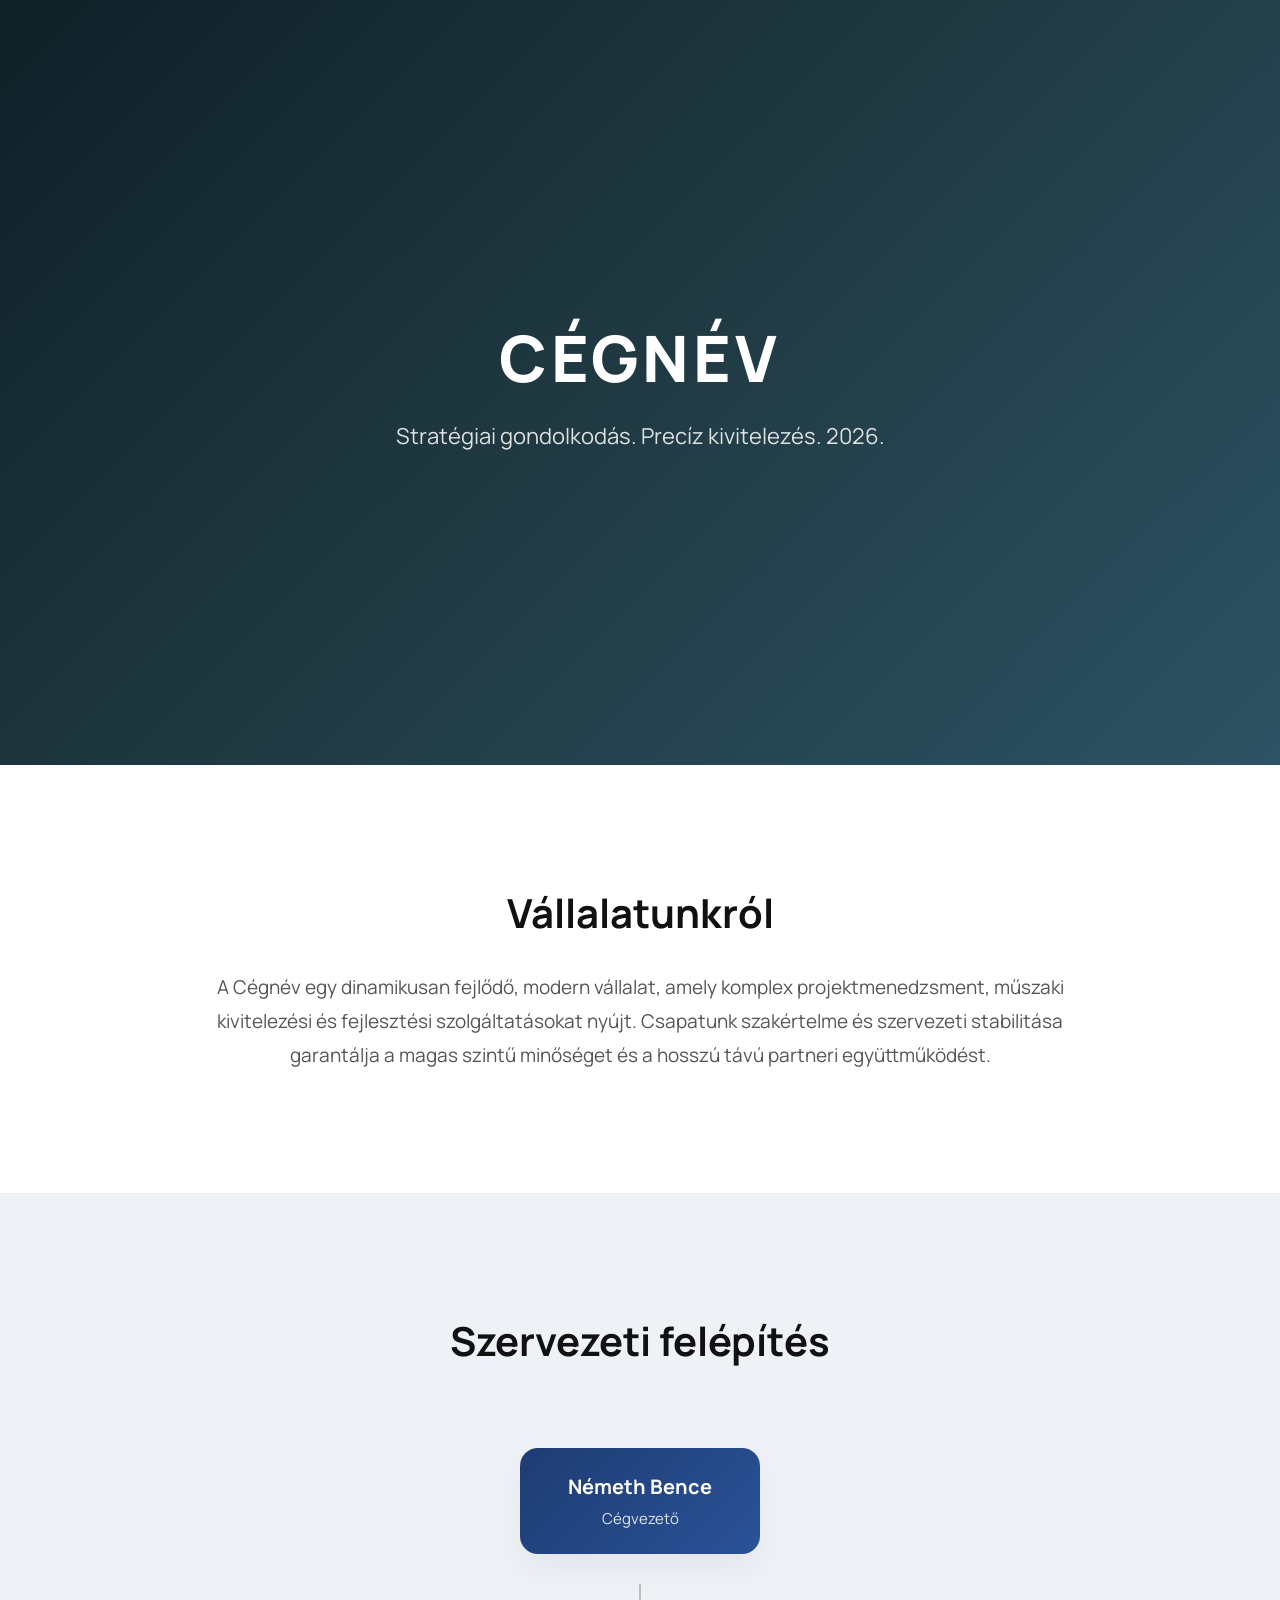
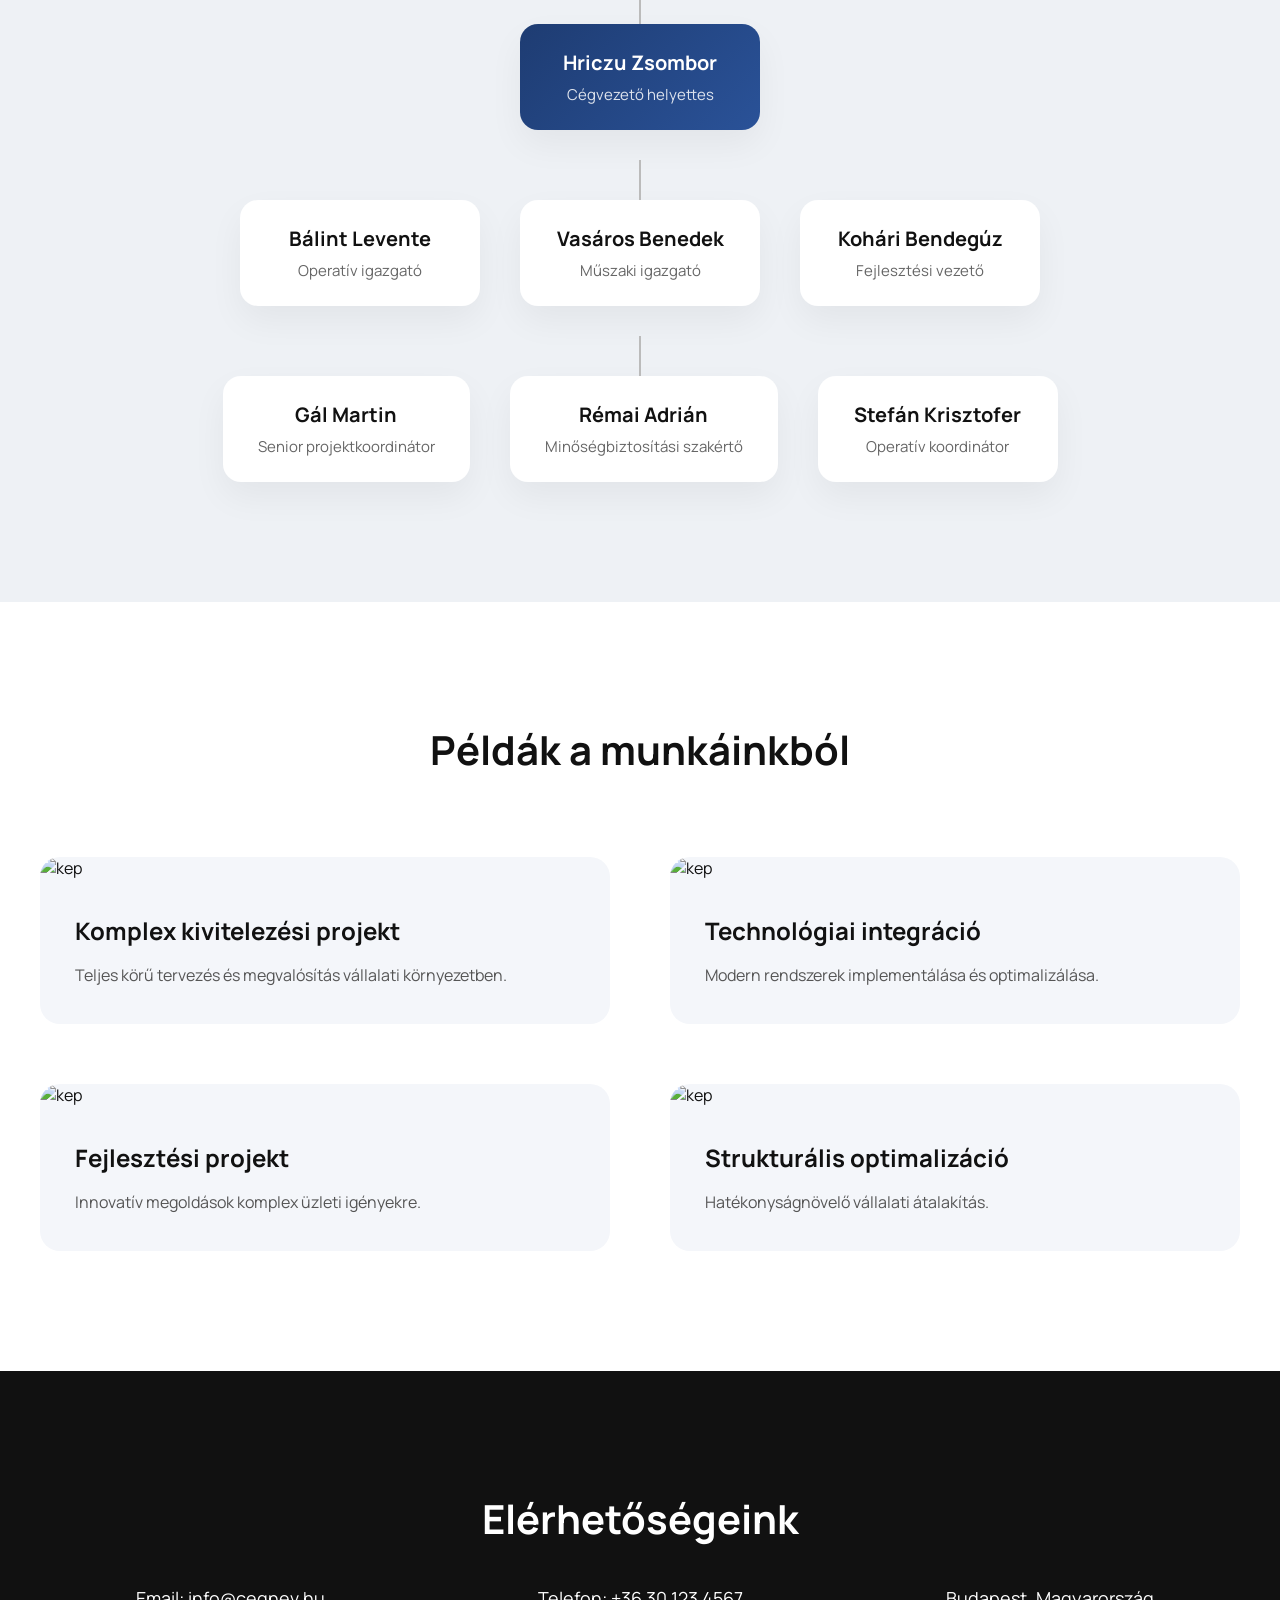
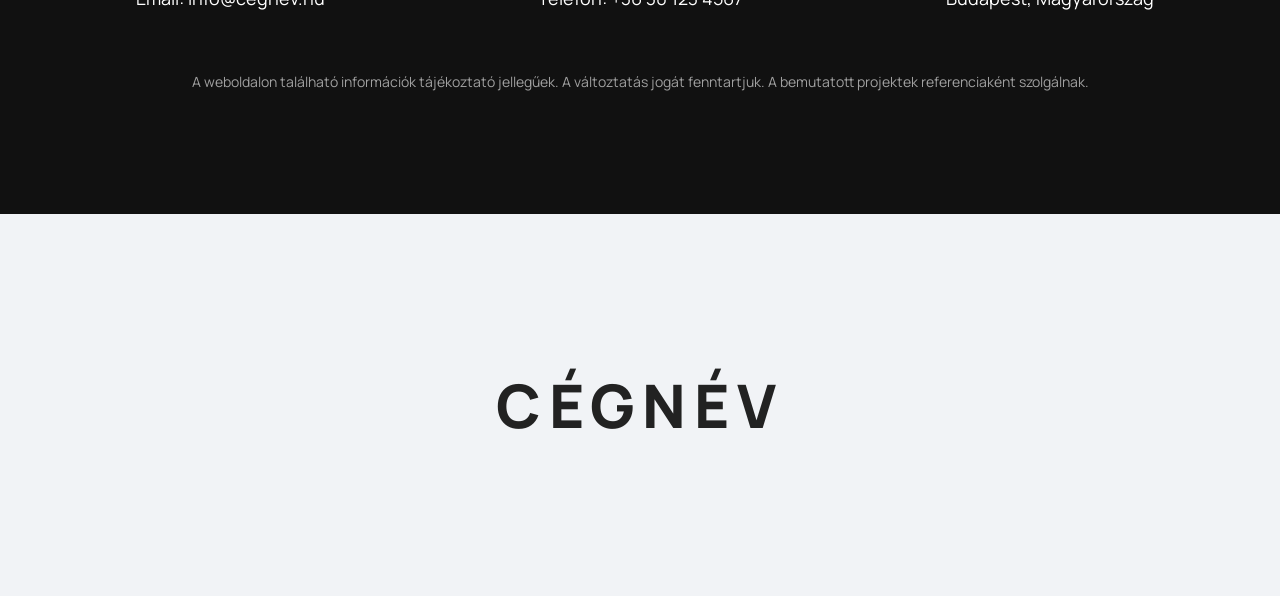
==== index.html @ bc0be75a "Add files via upload" ====
<!DOCTYPE html>
<html lang="hu">
<head>
<meta charset="UTF-8">
<meta name="viewport" content="width=device-width, initial-scale=1.0">
<title>Cégnév | 2026</title>

<link href="https://fonts.googleapis.com/css2?family=Manrope:wght@400;600;700;800&display=swap" rel="stylesheet">

<style>
*{margin:0;padding:0;box-sizing:border-box;}
body{font-family:'Manrope',sans-serif;background:#f8f9fb;color:#111;}
.container{max-width:1300px;margin:auto;padding:0 40px;}
section{padding:120px 0;}


.hero{
height:85vh;
background:linear-gradient(135deg,#0f2027,#203a43,#2c5364);
display:flex;
align-items:center;
justify-content:center;
color:white;
text-align:center;
}
.hero h1{font-size:64px;font-weight:800;letter-spacing:4px;}
.hero p{margin-top:20px;font-size:22px;opacity:.85;}


.intro{text-align:center;background:#fff;}
.intro h2{font-size:40px;margin-bottom:30px;}
.intro p{max-width:850px;margin:auto;font-size:19px;line-height:1.8;color:#555;}


.org{background:#eef1f5;text-align:center;}
.org h2{font-size:40px;margin-bottom:80px;}

.tree{display:flex;flex-direction:column;align-items:center;gap:70px;}

.level{display:flex;gap:40px;justify-content:center;flex-wrap:wrap;position:relative;}

.member{
background:white;
padding:25px 35px;
border-radius:18px;
min-width:240px;
box-shadow:0 15px 35px rgba(0,0,0,0.05);
transition:.3s;
}
.member:hover{transform:translateY(-8px);}
.member h3{margin-bottom:8px;font-size:20px;}
.member p{font-size:15px;color:#666;}

.leader{
background:linear-gradient(135deg,#1e3c72,#2a5298);
color:white;
}
.leader p{color:rgba(255,255,255,0.85);}

.level:not(:first-child)::before{
content:"";
position:absolute;
top:-40px;
width:2px;
height:40px;
background:#bbb;
}

.projects{background:#fff;}
.projects h2{text-align:center;font-size:40px;margin-bottom:80px;}
.grid{display:grid;grid-template-columns:repeat(2,1fr);gap:60px;}

.project{
background:#f4f6fa;
border-radius:20px;
overflow:hidden;
transition:.4s;
}
.project:hover{
transform:translateY(-10px);
box-shadow:0 25px 60px rgba(0,0,0,0.08);
}
.project img{width:100%;height:340px;object-fit:cover;}
.project-content{padding:35px;}
.project-content h3{margin-bottom:15px;font-size:24px;}
.project-content p{color:#555;line-height:1.7;}

.contact{
background:#111;
color:white;
text-align:center;
}
.contact h2{font-size:40px;margin-bottom:40px;}
.contact-grid{
display:grid;
grid-template-columns:repeat(auto-fit,minmax(250px,1fr));
gap:30px;
font-size:18px;
}
.disclaimer{
margin-top:60px;
font-size:14px;
opacity:.6;
line-height:1.7;
max-width:900px;
margin-left:auto;
margin-right:auto;
}

.bottom-logo{
background:#f1f3f6;
padding:150px 20px;
text-align:center;
}
.bottom-logo h1{
font-size:60px;
letter-spacing:8px;
font-weight:800;
color:#222;
}

@media(max-width:1000px){
.grid{grid-template-columns:1fr;}
.hero h1{font-size:44px;}
}
</style>
</head>

<body>

<section class="hero">
<div>
<h1>CÉGNÉV</h1>
<p>Stratégiai gondolkodás. Precíz kivitelezés. 2026.</p>
</div>
</section>

<section class="intro">
<div class="container">
<h2>Vállalatunkról</h2>
<p>
A Cégnév egy dinamikusan fejlődő, modern vállalat, amely komplex projektmenedzsment,
műszaki kivitelezési és fejlesztési szolgáltatásokat nyújt. 
Csapatunk szakértelme és szervezeti stabilitása garantálja a magas szintű
minőséget és a hosszú távú partneri együttműködést.
</p>
</div>
</section>

<section class="org">
<div class="container">
<h2>Szervezeti felépítés</h2>

<div class="tree">

<div class="level">
<div class="member leader">
<h3>Németh Bence</h3>
<p>Cégvezető</p>
</div>
</div>

<div class="level">
<div class="member leader">
<h3>Hriczu Zsombor</h3>
<p>Cégvezető helyettes</p>
</div>
</div>

<div class="level">
<div class="member">
<h3>Bálint Levente</h3>
<p>Operatív igazgató</p>
</div>
<div class="member">
<h3>Vasáros Benedek</h3>
<p>Műszaki igazgató</p>
</div>
<div class="member">
<h3>Kohári Bendegúz</h3>
<p>Fejlesztési vezető</p>
</div>
</div>

<div class="level">
<div class="member">
<h3>Gál Martin</h3>
<p>Senior projektkoordinátor</p>
</div>
<div class="member">
<h3>Rémai Adrián</h3>
<p>Minőségbiztosítási szakértő</p>
</div>
<div class="member">
<h3>Stefán Krisztofer</h3>
<p>Operatív koordinátor</p>
</div>
</div>

</div>
</div>
</section>

<section class="projects">
<div class="container">
<h2>Példák a munkáinkból</h2>

<div class="grid">
<div class="project">
<img src="https://picsum.photos/800/600?1" alt="kep">
<div class="project-content">
<h3>Komplex kivitelezési projekt</h3>
<p>Teljes körű tervezés és megvalósítás vállalati környezetben.</p>
</div>
</div>

<div class="project">
<img src="https://picsum.photos/800/600?2" alt="kep">
<div class="project-content">
<h3>Technológiai integráció</h3>
<p>Modern rendszerek implementálása és optimalizálása.</p>
</div>
</div>

<div class="project">
<img src="https://picsum.photos/800/600?3" alt="kep">
<div class="project-content">
<h3>Fejlesztési projekt</h3>
<p>Innovatív megoldások komplex üzleti igényekre.</p>
</div>
</div>

<div class="project">
<img src="https://picsum.photos/800/600?4" alt="kep">
<div class="project-content">
<h3>Strukturális optimalizáció</h3>
<p>Hatékonyságnövelő vállalati átalakítás.</p>
</div>
</div>
</div>

</div>
</section>

<section class="contact">
<div class="container">
<h2>Elérhetőségeink</h2>

<div class="contact-grid">
<div>Email: info@cegnev.hu</div>
<div>Telefon: +36 30 123 4567</div>
<div>Budapest, Magyarország</div>
</div>

<div class="disclaimer">
A weboldalon található információk tájékoztató jellegűek.
A változtatás jogát fenntartjuk. A bemutatott projektek referenciaként szolgálnak.
</div>
</div>
</section>

<section class="bottom-logo">
<h1>CÉGNÉV</h1>
</section>

</body>
</html>
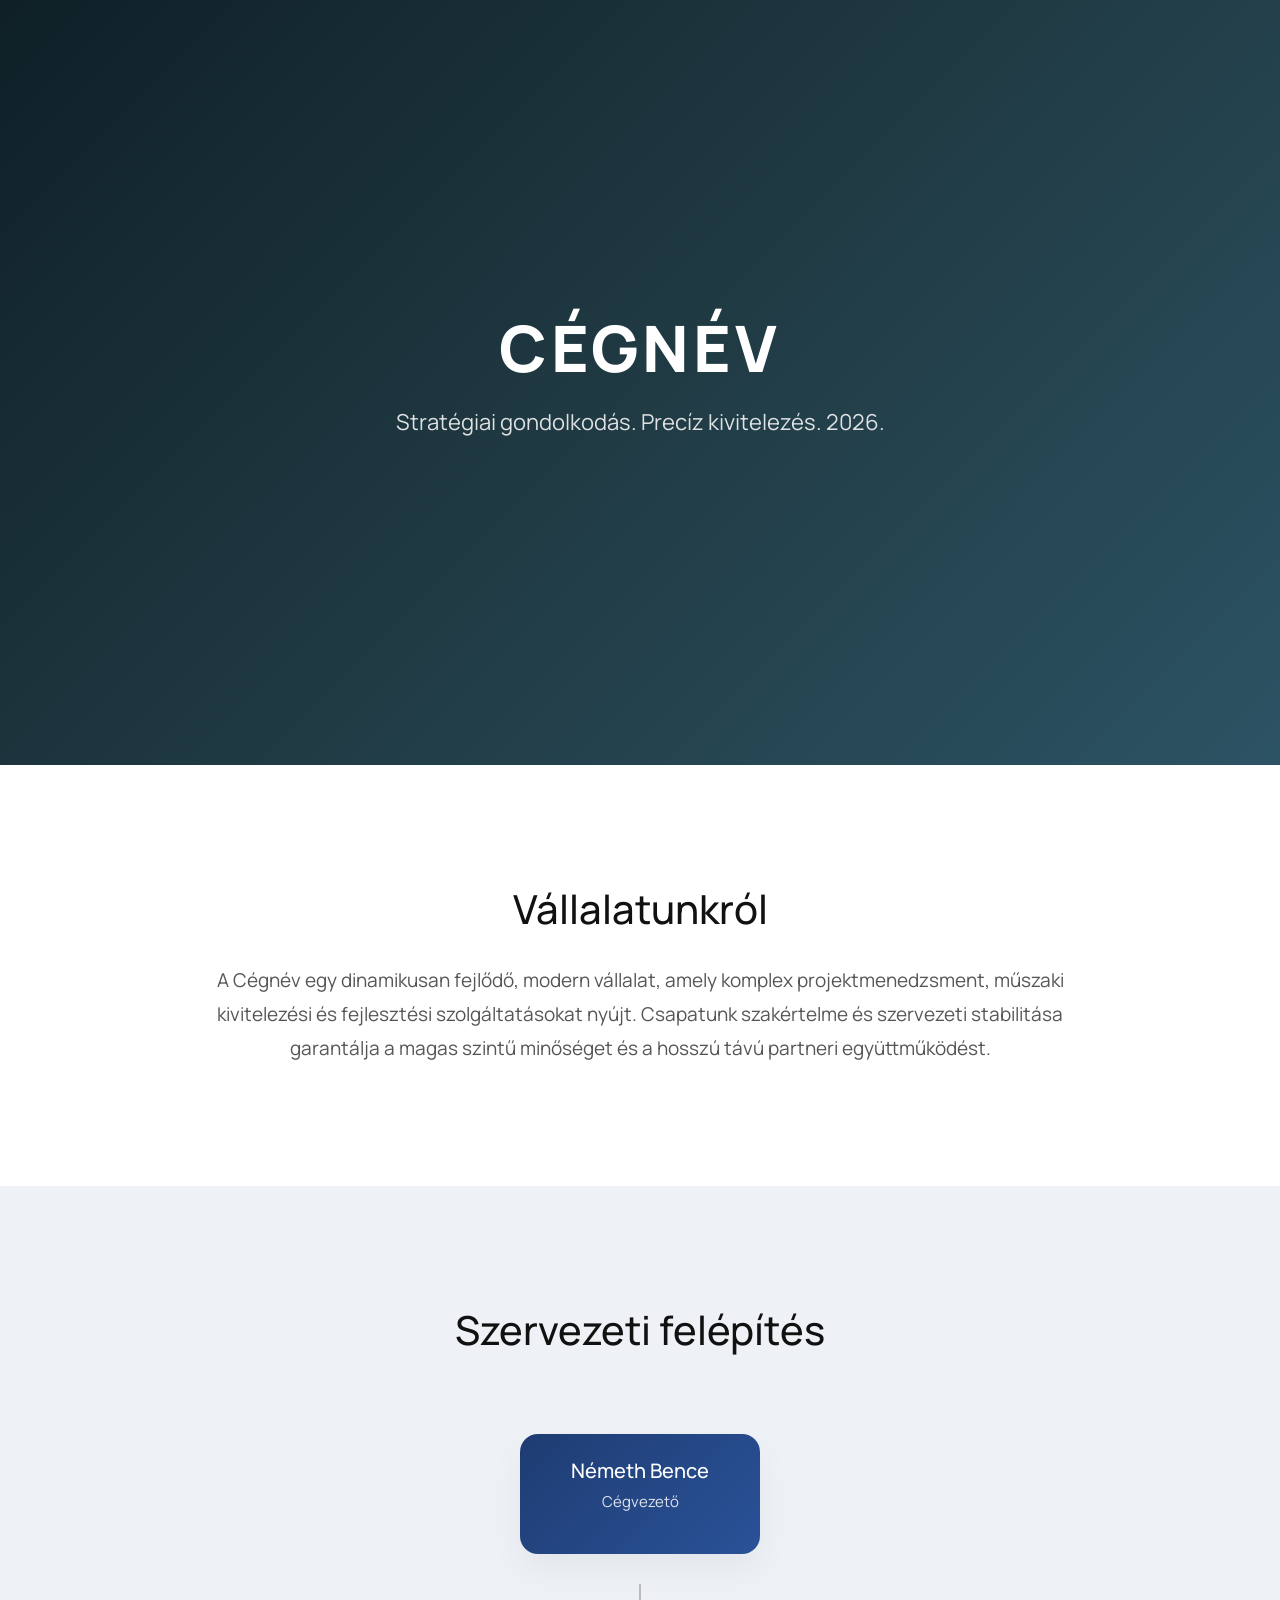
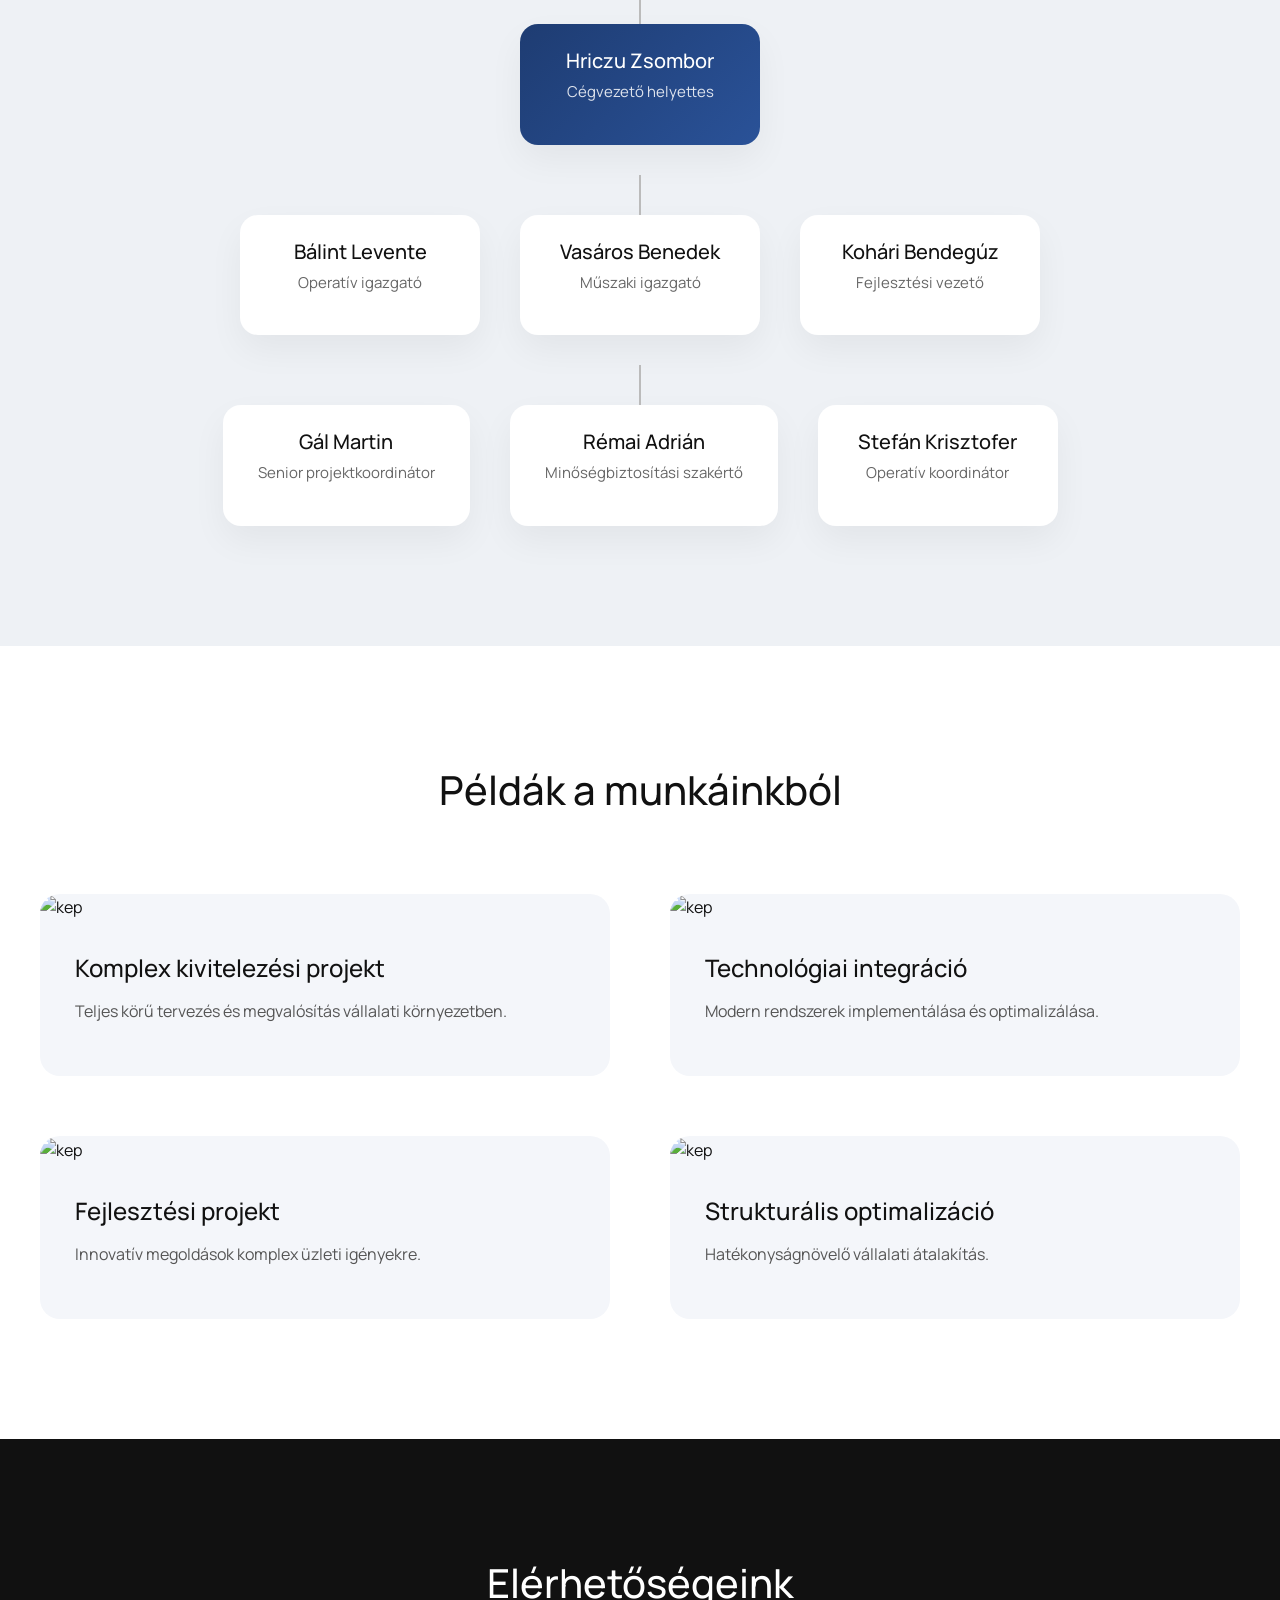
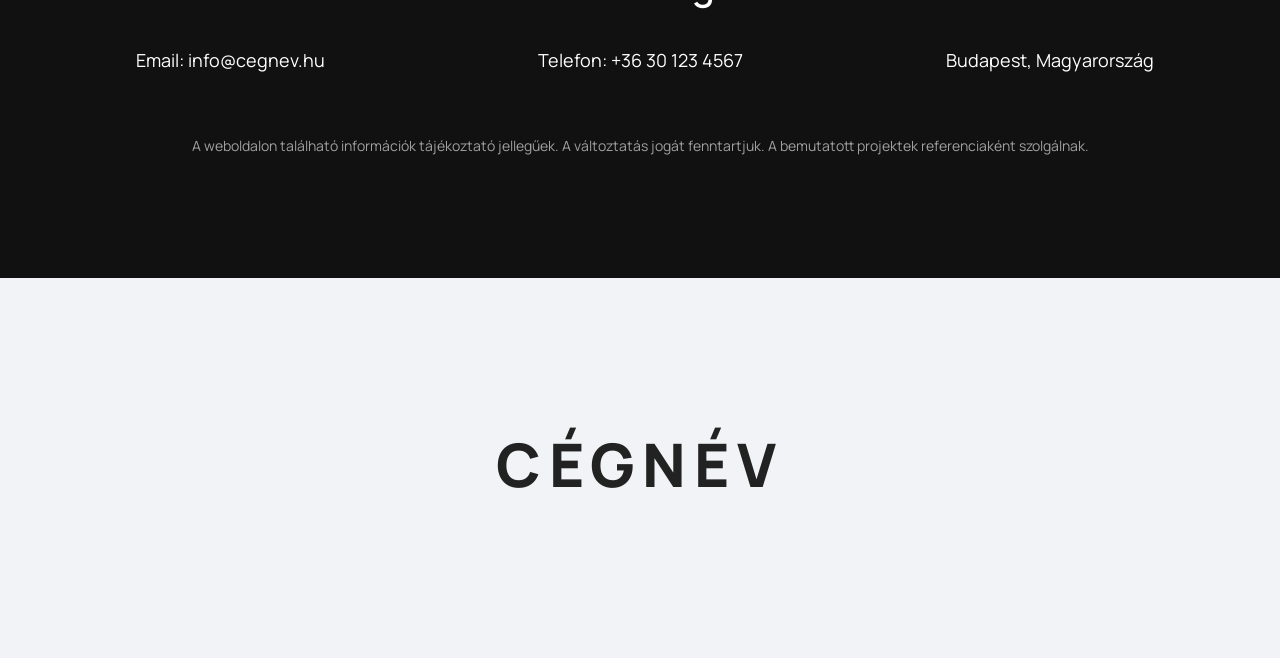
==== commit 6ec7dfce: "Update and rename htmljo.html to index.html" ====
--- a/index.html
+++ b/index.html
@@ -5,125 +5,10 @@
 <meta name="viewport" content="width=device-width, initial-scale=1.0">
 <title>Cégnév | 2026</title>
 
+<link rel="stylesheet" href="https://cdn.jsdelivr.net/npm/bootstrap@4.6.2/dist/css/bootstrap.min.css" integrity="sha384-xOolHFLEh07PJGoPkLv1IbcEPTNtaed2xpHsD9ESMhqIYd0nLMwNLD69Npy4HI+N" crossorigin="anonymous">
 <link href="https://fonts.googleapis.com/css2?family=Manrope:wght@400;600;700;800&display=swap" rel="stylesheet">
 
-<style>
-*{margin:0;padding:0;box-sizing:border-box;}
-body{font-family:'Manrope',sans-serif;background:#f8f9fb;color:#111;}
-.container{max-width:1300px;margin:auto;padding:0 40px;}
-section{padding:120px 0;}
-
-
-.hero{
-height:85vh;
-background:linear-gradient(135deg,#0f2027,#203a43,#2c5364);
-display:flex;
-align-items:center;
-justify-content:center;
-color:white;
-text-align:center;
-}
-.hero h1{font-size:64px;font-weight:800;letter-spacing:4px;}
-.hero p{margin-top:20px;font-size:22px;opacity:.85;}
-
-
-.intro{text-align:center;background:#fff;}
-.intro h2{font-size:40px;margin-bottom:30px;}
-.intro p{max-width:850px;margin:auto;font-size:19px;line-height:1.8;color:#555;}
-
-
-.org{background:#eef1f5;text-align:center;}
-.org h2{font-size:40px;margin-bottom:80px;}
-
-.tree{display:flex;flex-direction:column;align-items:center;gap:70px;}
-
-.level{display:flex;gap:40px;justify-content:center;flex-wrap:wrap;position:relative;}
-
-.member{
-background:white;
-padding:25px 35px;
-border-radius:18px;
-min-width:240px;
-box-shadow:0 15px 35px rgba(0,0,0,0.05);
-transition:.3s;
-}
-.member:hover{transform:translateY(-8px);}
-.member h3{margin-bottom:8px;font-size:20px;}
-.member p{font-size:15px;color:#666;}
-
-.leader{
-background:linear-gradient(135deg,#1e3c72,#2a5298);
-color:white;
-}
-.leader p{color:rgba(255,255,255,0.85);}
-
-.level:not(:first-child)::before{
-content:"";
-position:absolute;
-top:-40px;
-width:2px;
-height:40px;
-background:#bbb;
-}
-
-.projects{background:#fff;}
-.projects h2{text-align:center;font-size:40px;margin-bottom:80px;}
-.grid{display:grid;grid-template-columns:repeat(2,1fr);gap:60px;}
-
-.project{
-background:#f4f6fa;
-border-radius:20px;
-overflow:hidden;
-transition:.4s;
-}
-.project:hover{
-transform:translateY(-10px);
-box-shadow:0 25px 60px rgba(0,0,0,0.08);
-}
-.project img{width:100%;height:340px;object-fit:cover;}
-.project-content{padding:35px;}
-.project-content h3{margin-bottom:15px;font-size:24px;}
-.project-content p{color:#555;line-height:1.7;}
-
-.contact{
-background:#111;
-color:white;
-text-align:center;
-}
-.contact h2{font-size:40px;margin-bottom:40px;}
-.contact-grid{
-display:grid;
-grid-template-columns:repeat(auto-fit,minmax(250px,1fr));
-gap:30px;
-font-size:18px;
-}
-.disclaimer{
-margin-top:60px;
-font-size:14px;
-opacity:.6;
-line-height:1.7;
-max-width:900px;
-margin-left:auto;
-margin-right:auto;
-}
-
-.bottom-logo{
-background:#f1f3f6;
-padding:150px 20px;
-text-align:center;
-}
-.bottom-logo h1{
-font-size:60px;
-letter-spacing:8px;
-font-weight:800;
-color:#222;
-}
-
-@media(max-width:1000px){
-.grid{grid-template-columns:1fr;}
-.hero h1{font-size:44px;}
-}
-</style>
+<link rel="stylesheet" href="css/style.css">
 </head>
 
 <body>
@@ -207,7 +92,7 @@
 
 <div class="grid">
 <div class="project">
-<img src="https://picsum.photos/800/600?1" alt="kep">
+<img src="https://research.com/resized/uploads/5752dfe4_35767_dd7c766648.webp?format=large" alt="kep">
 <div class="project-content">
 <h3>Komplex kivitelezési projekt</h3>
 <p>Teljes körű tervezés és megvalósítás vállalati környezetben.</p>
@@ -215,7 +100,7 @@
 </div>
 
 <div class="project">
-<img src="https://picsum.photos/800/600?2" alt="kep">
+<img src="https://pcmegoldasok.hu/wp-content/uploads/2025/11/technologia-adatvizualizacio-a-modern-technologiaban.webp" alt="kep">
 <div class="project-content">
 <h3>Technológiai integráció</h3>
 <p>Modern rendszerek implementálása és optimalizálása.</p>
@@ -223,7 +108,7 @@
 </div>
 
 <div class="project">
-<img src="https://picsum.photos/800/600?3" alt="kep">
+<img src="https://lh3.googleusercontent.com/proxy/j--eisCRJzB2fN8cRlNk_e8GlXC94bAjiiDxpnb9wkWvtF9uOBCb2uRVy9s2_JjUa4UKcJQVKQ5iZHVlNyIYDa1J8XyO7B0KmQJBpb4" alt="kep">
 <div class="project-content">
 <h3>Fejlesztési projekt</h3>
 <p>Innovatív megoldások komplex üzleti igényekre.</p>
@@ -231,7 +116,7 @@
 </div>
 
 <div class="project">
-<img src="https://picsum.photos/800/600?4" alt="kep">
+<img src="https://raketa.hu/uploads/2022/03/nekem-valo-a-programozas-progmatic-raketa.hu3_.jpg" alt="kep">
 <div class="project-content">
 <h3>Strukturális optimalizáció</h3>
 <p>Hatékonyságnövelő vállalati átalakítás.</p>
@@ -265,3 +150,5 @@
 
 </body>
 </html>
+
+
--- a/css/style.css
+++ b/css/style.css
@@ -0,0 +1,131 @@
+*{margin:0;padding:0;box-sizing:border-box;}
+body{font-family:'Manrope',sans-serif;background:#f8f9fb;color:#111;}
+.container{max-width:1300px;margin:auto;padding:0 40px;}
+section{padding:120px 0;}
+
+.hero{
+height:85vh;
+background:linear-gradient(135deg,#0f2027,#203a43,#2c5364);
+display:flex;
+align-items:center;
+justify-content:center;
+color:white;
+text-align:center;
+}
+
+.hero h1{font-size:64px;font-weight:800;letter-spacing:4px;}
+.hero p{margin-top:20px;font-size:22px;opacity:.85;}
+
+.intro{text-align:center;background:#fff;}
+.intro h2{font-size:40px;margin-bottom:30px;}
+.intro p{max-width:850px;margin:auto;font-size:19px;line-height:1.8;color:#555;}
+
+.org{background:#eef1f5;text-align:center;}
+.org h2{font-size:40px;margin-bottom:80px;}
+
+.tree{display:flex;flex-direction:column;align-items:center;gap:70px;}
+
+.level{display:flex;gap:40px;justify-content:center;flex-wrap:wrap;position:relative;}
+
+.member{
+background:white;
+padding:25px 35px;
+border-radius:18px;
+min-width:240px;
+box-shadow:0 15px 35px rgba(0,0,0,0.05);
+transition:.3s;
+}
+
+.member:hover{transform:translateY(-8px);}
+.member h3{margin-bottom:8px;font-size:20px;}
+.member p{font-size:15px;color:#666;}
+
+.leader{
+background:linear-gradient(135deg,#1e3c72,#2a5298);
+color:white;
+}
+
+.leader p{color:rgba(255,255,255,0.85);}
+
+.level:not(:first-child)::before{
+content:"";
+position:absolute;
+top:-40px;
+width:2px;
+height:40px;
+background:#bbb;
+}
+
+.projects{background:#fff;}
+.projects h2{text-align:center;font-size:40px;margin-bottom:80px;}
+
+.grid{
+display:grid;
+grid-template-columns:repeat(2,1fr);
+gap:60px;
+}
+
+.project{
+background:#f4f6fa;
+border-radius:20px;
+overflow:hidden;
+transition:.4s;
+}
+
+.project:hover{
+transform:translateY(-10px);
+box-shadow:0 25px 60px rgba(0,0,0,0.08);
+}
+
+.project img{
+width:100%;
+height:340px;
+object-fit:cover;
+}
+
+.project-content{padding:35px;}
+.project-content h3{margin-bottom:15px;font-size:24px;}
+.project-content p{color:#555;line-height:1.7;}
+
+.contact{
+background:#111;
+color:white;
+text-align:center;
+}
+
+.contact h2{font-size:40px;margin-bottom:40px;}
+
+.contact-grid{
+display:grid;
+grid-template-columns:repeat(auto-fit,minmax(250px,1fr));
+gap:30px;
+font-size:18px;
+}
+
+.disclaimer{
+margin-top:60px;
+font-size:14px;
+opacity:.6;
+line-height:1.7;
+max-width:900px;
+margin-left:auto;
+margin-right:auto;
+}
+
+.bottom-logo{
+background:#f1f3f6;
+padding:150px 20px;
+text-align:center;
+}
+
+.bottom-logo h1{
+font-size:60px;
+letter-spacing:8px;
+font-weight:800;
+color:#222;
+}
+
+@media(max-width:1000px){
+.grid{grid-template-columns:1fr;}
+.hero h1{font-size:44px;}
+}
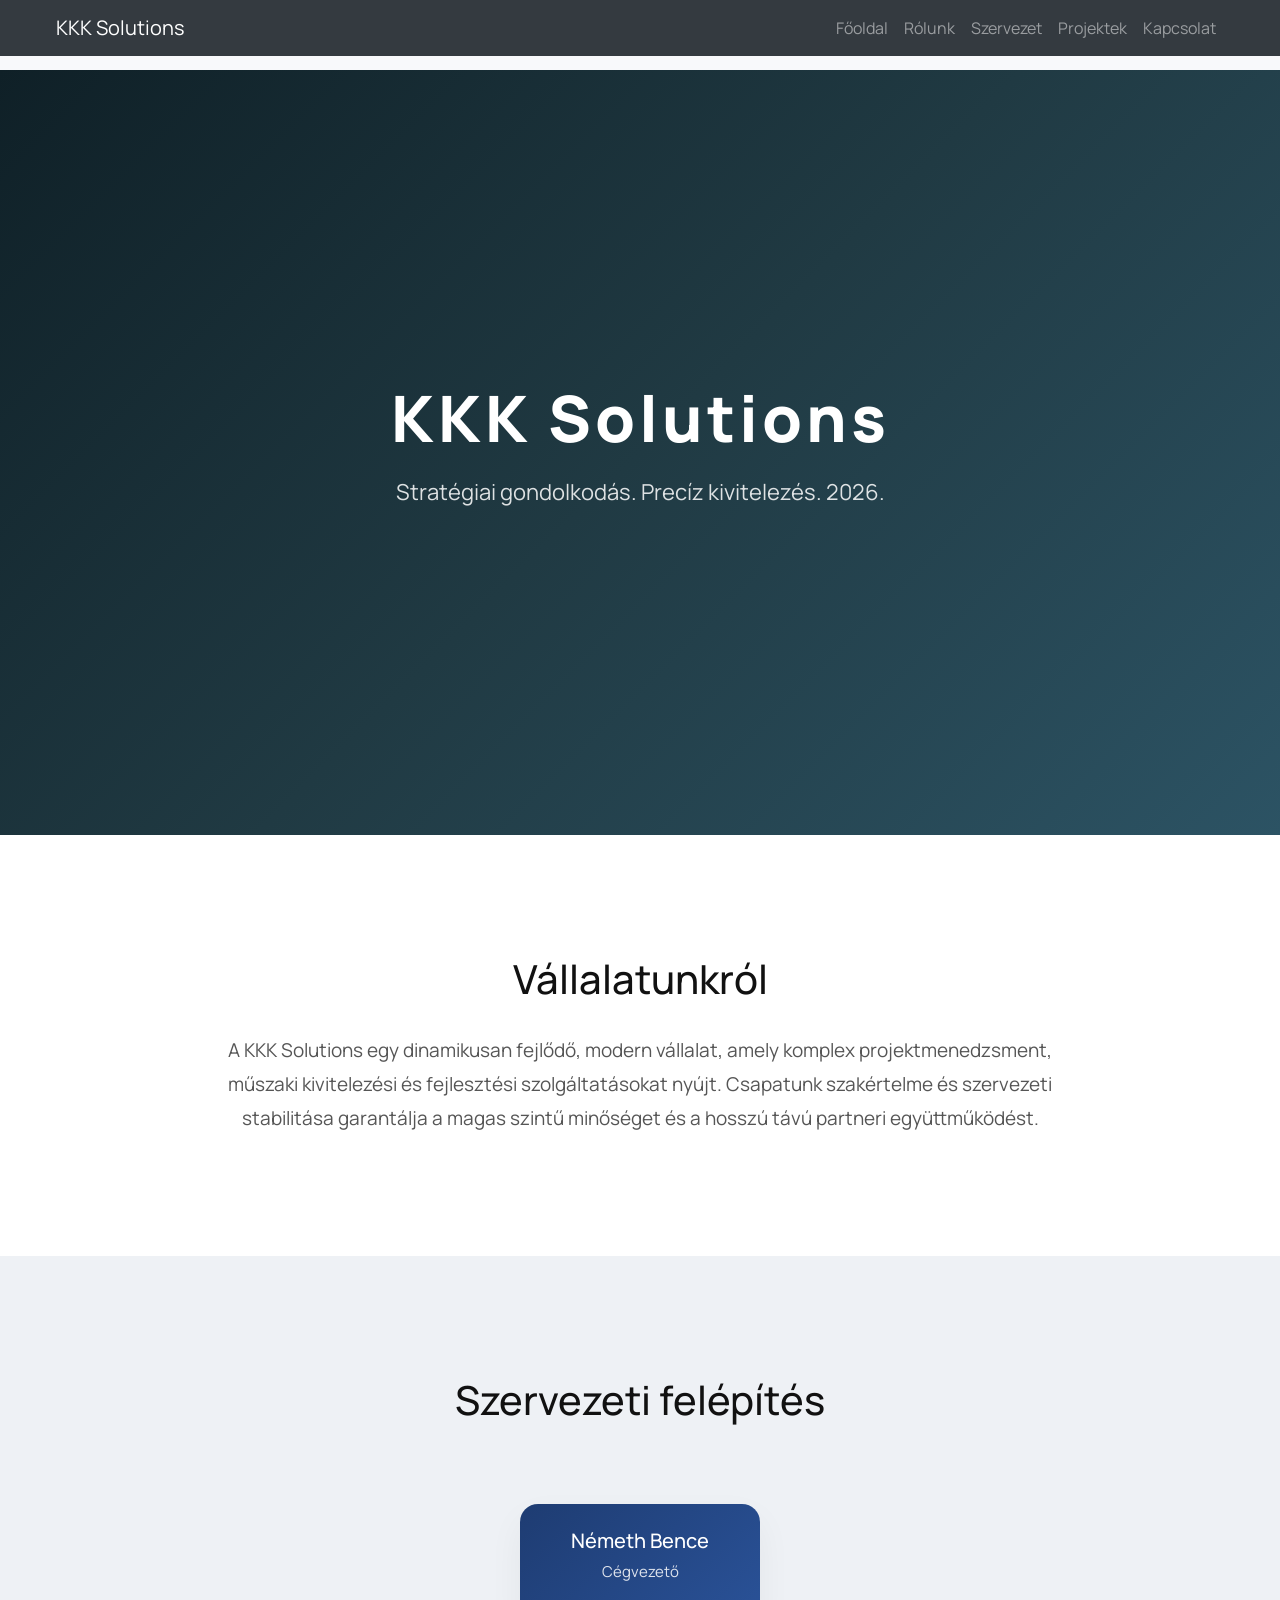
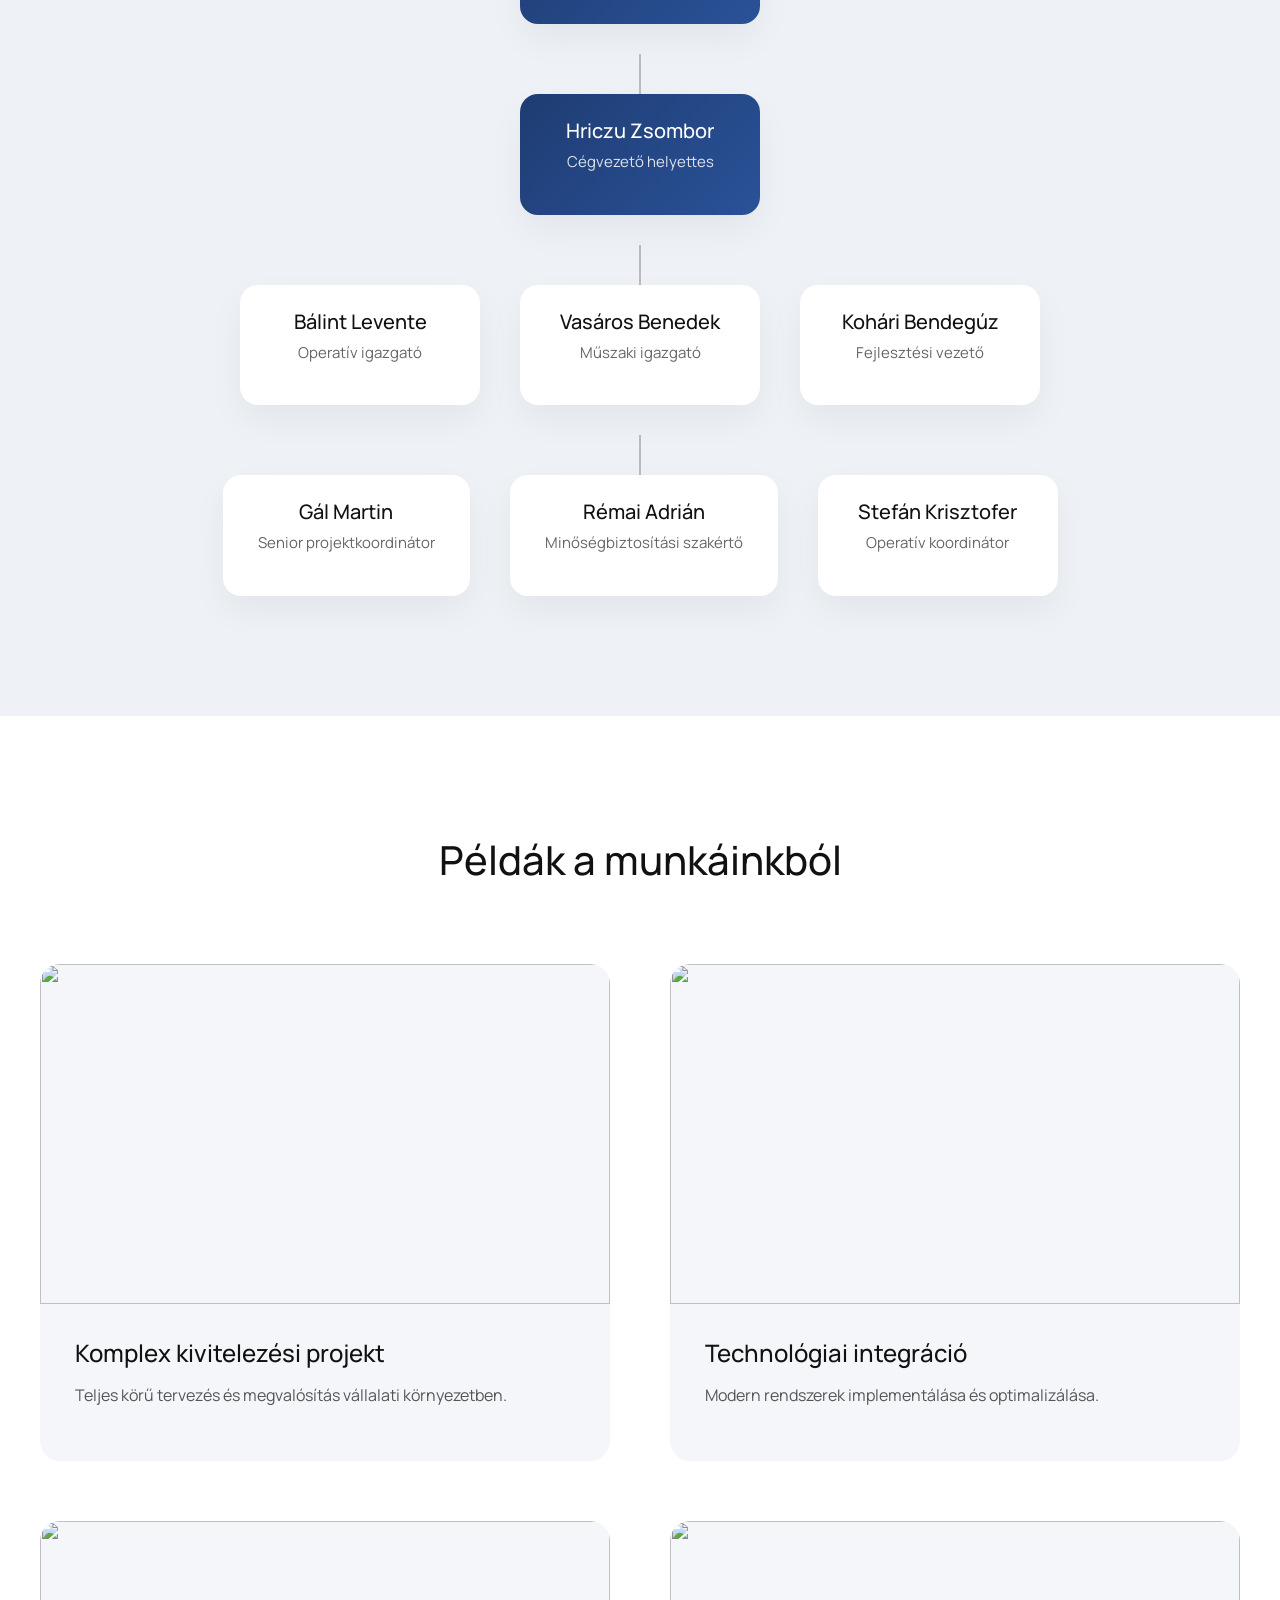
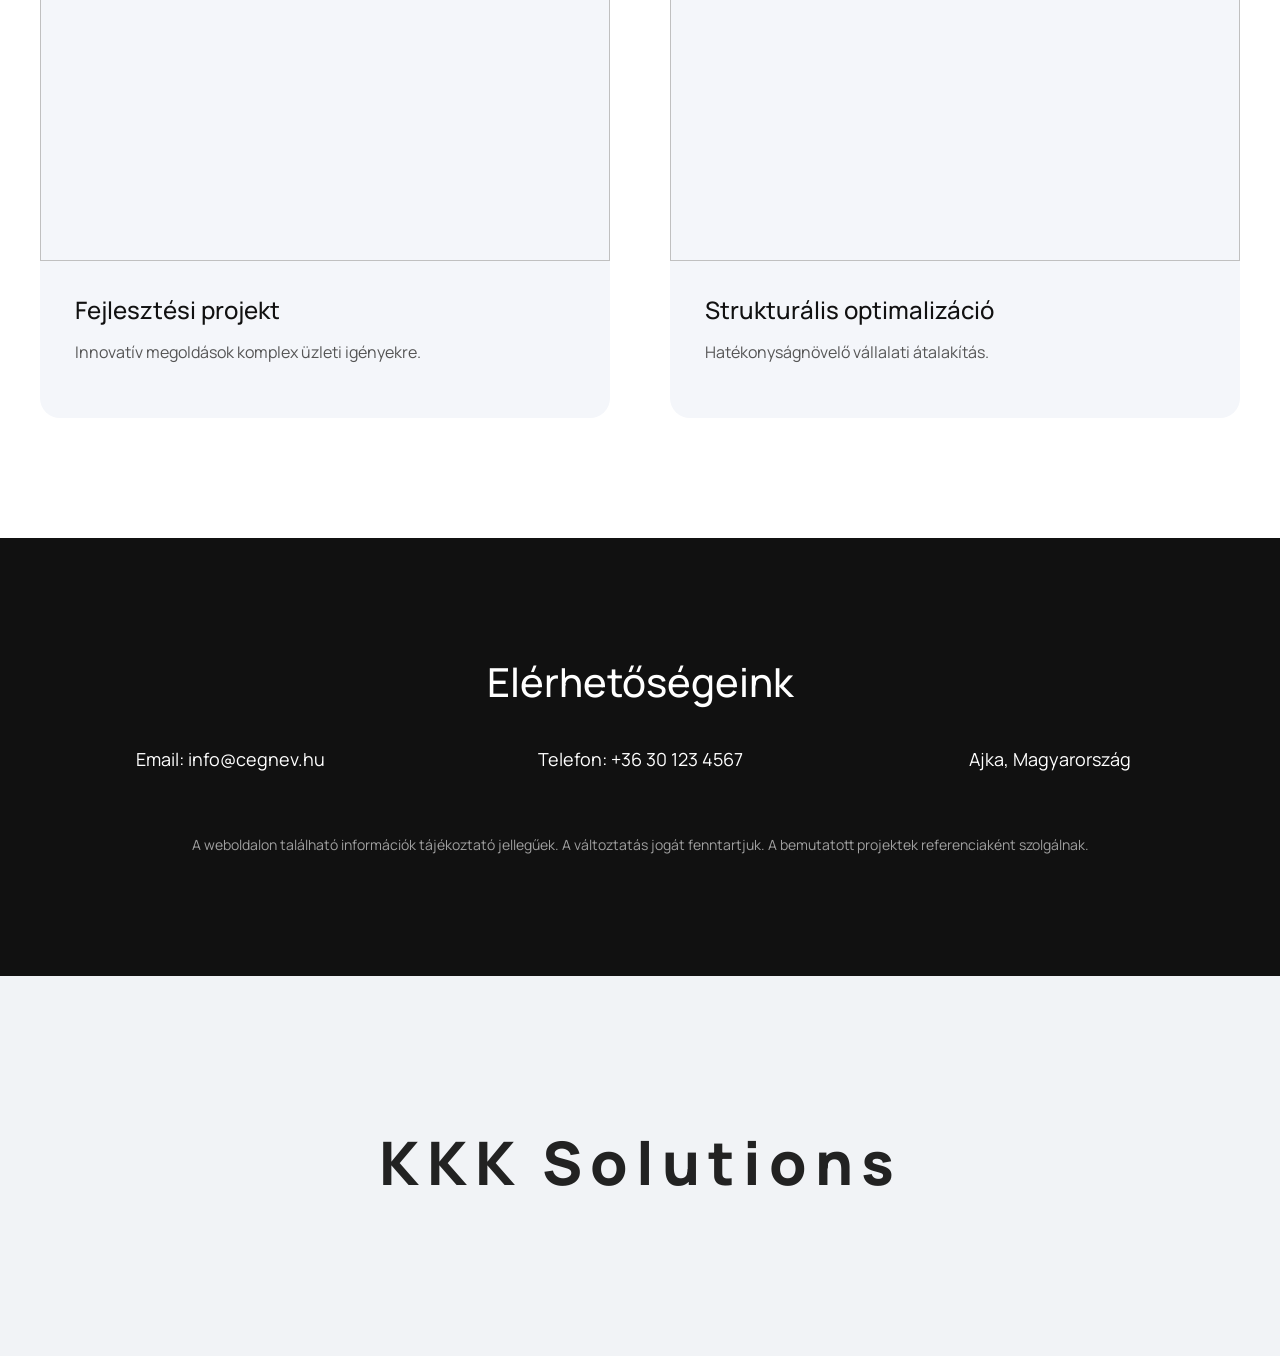
==== commit 2cb56bef: "menü" ====
--- a/index.html
+++ b/index.html
@@ -3,37 +3,94 @@
 <head>
 <meta charset="UTF-8">
 <meta name="viewport" content="width=device-width, initial-scale=1.0">
-<title>Cégnév | 2026</title>
-
-<link rel="stylesheet" href="https://cdn.jsdelivr.net/npm/bootstrap@4.6.2/dist/css/bootstrap.min.css" integrity="sha384-xOolHFLEh07PJGoPkLv1IbcEPTNtaed2xpHsD9ESMhqIYd0nLMwNLD69Npy4HI+N" crossorigin="anonymous">
+<title>KKK Solutions | 2026</title>
+
+<link rel="stylesheet" href="https://cdn.jsdelivr.net/npm/bootstrap@4.6.2/dist/css/bootstrap.min.css">
+
 <link href="https://fonts.googleapis.com/css2?family=Manrope:wght@400;600;700;800&display=swap" rel="stylesheet">
 
 <link rel="stylesheet" href="css/style.css">
+
+<style>
+body{
+padding-top:70px;
+}
+</style>
+
 </head>
 
 <body>
 
-<section class="hero">
+<nav class="navbar navbar-expand-lg navbar-dark bg-dark fixed-top">
+
+<div class="container">
+
+<a class="navbar-brand" href="#">KKK Solutions</a>
+
+<button class="navbar-toggler" type="button" data-toggle="collapse" data-target="#navbarMenu">
+<span class="navbar-toggler-icon"></span>
+</button>
+
+<div class="collapse navbar-collapse" id="navbarMenu">
+
+<ul class="navbar-nav ml-auto">
+
+<li class="nav-item">
+<a class="nav-link" href="#fooldal">Főoldal</a>
+</li>
+
+<li class="nav-item">
+<a class="nav-link" href="#rolunk">Rólunk</a>
+</li>
+
+<li class="nav-item">
+<a class="nav-link" href="#szervezet">Szervezet</a>
+</li>
+
+<li class="nav-item">
+<a class="nav-link" href="#projektek">Projektek</a>
+</li>
+
+<li class="nav-item">
+<a class="nav-link" href="#kapcsolat">Kapcsolat</a>
+</li>
+
+</ul>
+
+</div>
+
+</div>
+
+</nav>
+
+<section class="hero" id="fooldal">
 <div>
-<h1>CÉGNÉV</h1>
+<h1>KKK Solutions</h1>
 <p>Stratégiai gondolkodás. Precíz kivitelezés. 2026.</p>
 </div>
 </section>
 
-<section class="intro">
-<div class="container">
+
+<section class="intro" id="rolunk">
+<div class="container">
+
 <h2>Vállalatunkról</h2>
+
 <p>
-A Cégnév egy dinamikusan fejlődő, modern vállalat, amely komplex projektmenedzsment,
-műszaki kivitelezési és fejlesztési szolgáltatásokat nyújt. 
+A KKK Solutions egy dinamikusan fejlődő, modern vállalat, amely komplex projektmenedzsment,
+műszaki kivitelezési és fejlesztési szolgáltatásokat nyújt.
 Csapatunk szakértelme és szervezeti stabilitása garantálja a magas szintű
 minőséget és a hosszú távú partneri együttműködést.
 </p>
-</div>
-</section>
-
-<section class="org">
-<div class="container">
+
+</div>
+</section>
+
+
+<section class="org" id="szervezet">
+
+<div class="container">
+
 <h2>Szervezeti felépítés</h2>
 
 <div class="tree">
@@ -57,10 +114,12 @@
 <h3>Bálint Levente</h3>
 <p>Operatív igazgató</p>
 </div>
+
 <div class="member">
 <h3>Vasáros Benedek</h3>
 <p>Műszaki igazgató</p>
 </div>
+
 <div class="member">
 <h3>Kohári Bendegúz</h3>
 <p>Fejlesztési vezető</p>
@@ -72,10 +131,12 @@
 <h3>Gál Martin</h3>
 <p>Senior projektkoordinátor</p>
 </div>
+
 <div class="member">
 <h3>Rémai Adrián</h3>
 <p>Minőségbiztosítási szakértő</p>
 </div>
+
 <div class="member">
 <h3>Stefán Krisztofer</h3>
 <p>Operatív koordinátor</p>
@@ -83,72 +144,105 @@
 </div>
 
 </div>
-</div>
-</section>
-
-<section class="projects">
-<div class="container">
+
+</div>
+
+</section>
+
+
+<section class="projects" id="projektek">
+
+<div class="container">
+
 <h2>Példák a munkáinkból</h2>
 
 <div class="grid">
-<div class="project">
-<img src="https://research.com/resized/uploads/5752dfe4_35767_dd7c766648.webp?format=large" alt="kep">
+
+<div class="project">
+
+<img src="https://research.com/resized/uploads/5752dfe4_35767_dd7c766648.webp?format=large">
+
 <div class="project-content">
 <h3>Komplex kivitelezési projekt</h3>
 <p>Teljes körű tervezés és megvalósítás vállalati környezetben.</p>
 </div>
-</div>
-
-<div class="project">
-<img src="https://pcmegoldasok.hu/wp-content/uploads/2025/11/technologia-adatvizualizacio-a-modern-technologiaban.webp" alt="kep">
+
+</div>
+
+
+<div class="project">
+
+<img src="https://pcmegoldasok.hu/wp-content/uploads/2025/11/technologia-adatvizualizacio-a-modern-technologiaban.webp">
+
 <div class="project-content">
 <h3>Technológiai integráció</h3>
 <p>Modern rendszerek implementálása és optimalizálása.</p>
 </div>
-</div>
-
-<div class="project">
-<img src="https://lh3.googleusercontent.com/proxy/j--eisCRJzB2fN8cRlNk_e8GlXC94bAjiiDxpnb9wkWvtF9uOBCb2uRVy9s2_JjUa4UKcJQVKQ5iZHVlNyIYDa1J8XyO7B0KmQJBpb4" alt="kep">
+
+</div>
+
+
+<div class="project">
+
+<img src="https://raketa.hu/uploads/2022/03/nekem-valo-a-programozas-progmatic-raketa.hu3_.jpg">
+
 <div class="project-content">
 <h3>Fejlesztési projekt</h3>
 <p>Innovatív megoldások komplex üzleti igényekre.</p>
 </div>
-</div>
-
-<div class="project">
-<img src="https://raketa.hu/uploads/2022/03/nekem-valo-a-programozas-progmatic-raketa.hu3_.jpg" alt="kep">
+
+</div>
+
+
+<div class="project">
+
+<img src="https://raketa.hu/uploads/2022/03/nekem-valo-a-programozas-progmatic-raketa.hu3_.jpg">
+
 <div class="project-content">
 <h3>Strukturális optimalizáció</h3>
 <p>Hatékonyságnövelő vállalati átalakítás.</p>
 </div>
-</div>
-</div>
-
-</div>
-</section>
-
-<section class="contact">
-<div class="container">
+
+</div>
+
+</div>
+
+</div>
+
+</section>
+
+
+<section class="contact" id="kapcsolat">
+
+<div class="container">
+
 <h2>Elérhetőségeink</h2>
 
 <div class="contact-grid">
 <div>Email: info@cegnev.hu</div>
 <div>Telefon: +36 30 123 4567</div>
-<div>Budapest, Magyarország</div>
+<div>Ajka, Magyarország</div>
 </div>
 
 <div class="disclaimer">
 A weboldalon található információk tájékoztató jellegűek.
 A változtatás jogát fenntartjuk. A bemutatott projektek referenciaként szolgálnak.
 </div>
-</div>
-</section>
+
+</div>
+
+</section>
+
 
 <section class="bottom-logo">
-<h1>CÉGNÉV</h1>
-</section>
+<h1>KKK Solutions</h1>
+</section>
+
+
+<script src="https://cdn.jsdelivr.net/npm/jquery@3.5.1/dist/jquery.slim.min.js"></script>
+
+<script src="https://cdn.jsdelivr.net/npm/bootstrap@4.6.2/dist/js/bootstrap.bundle.min.js"></script>
+
 
 </body>
 </html>
-
-
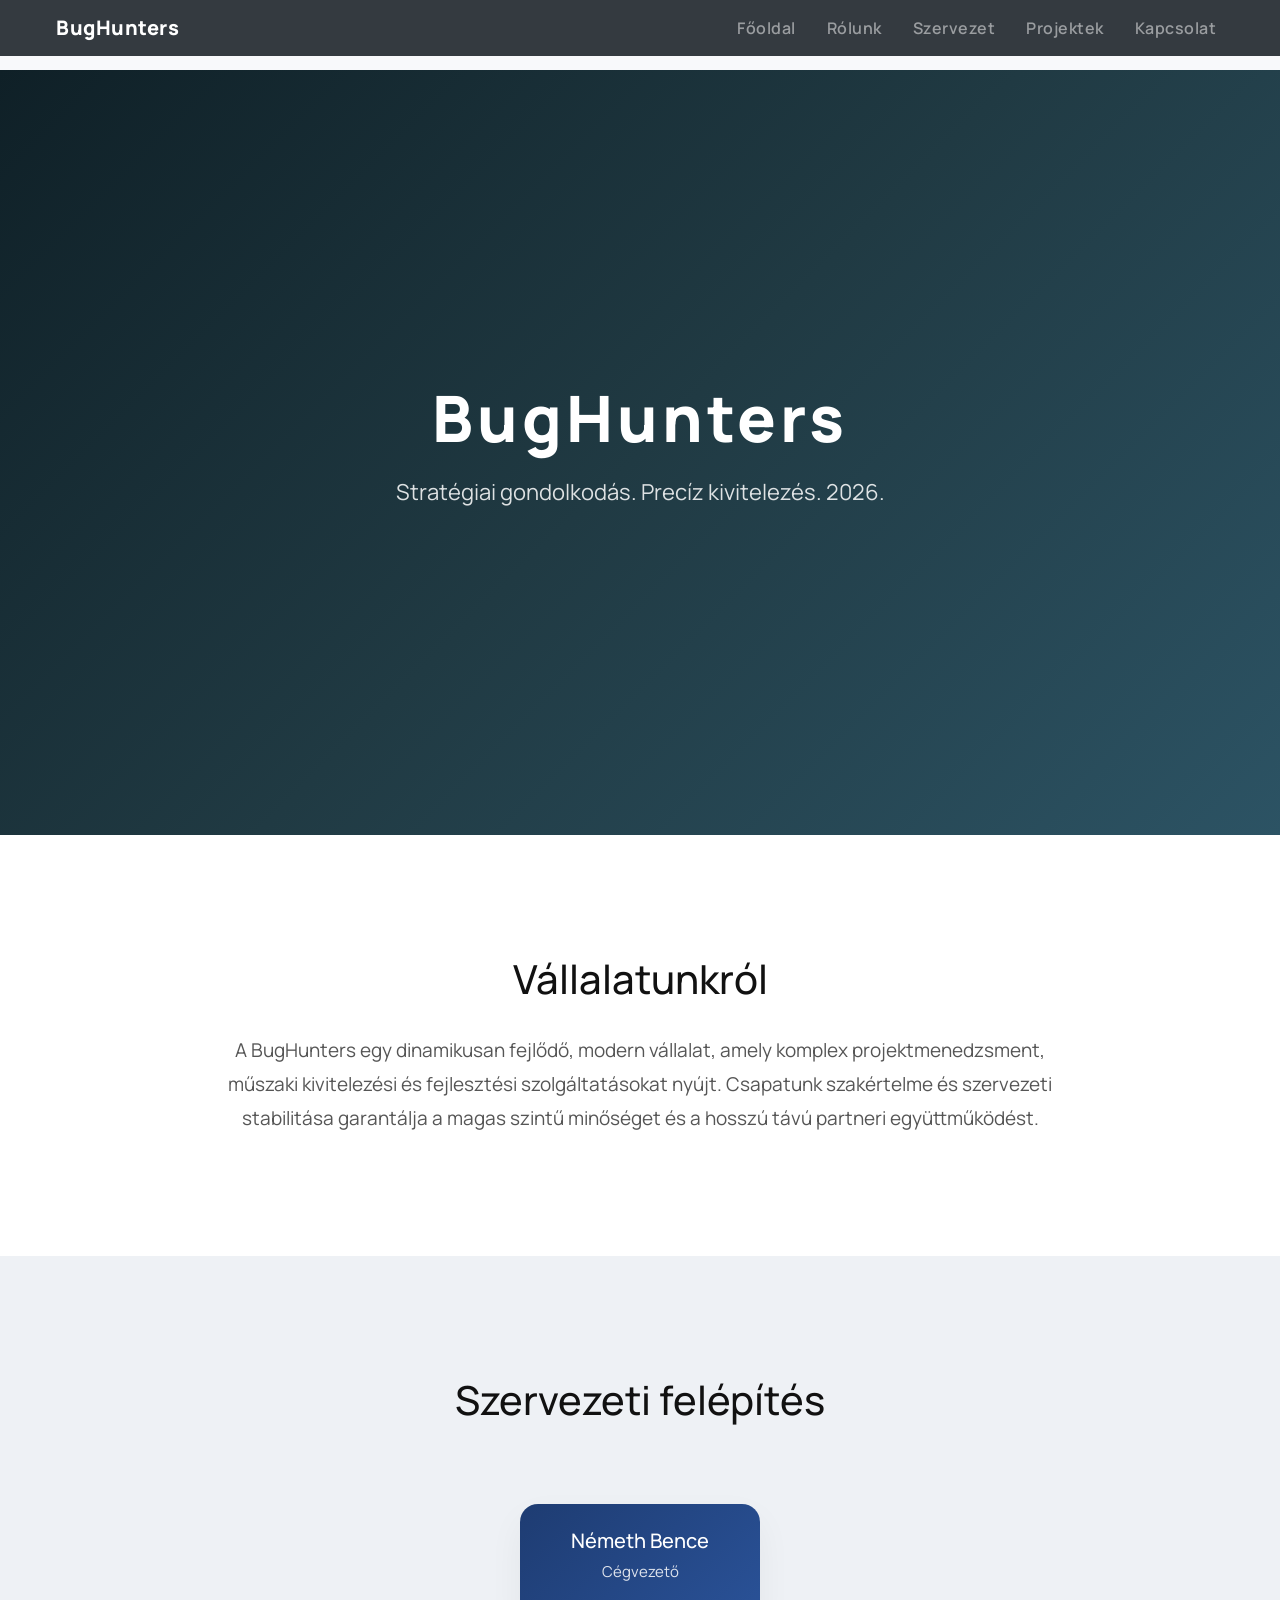
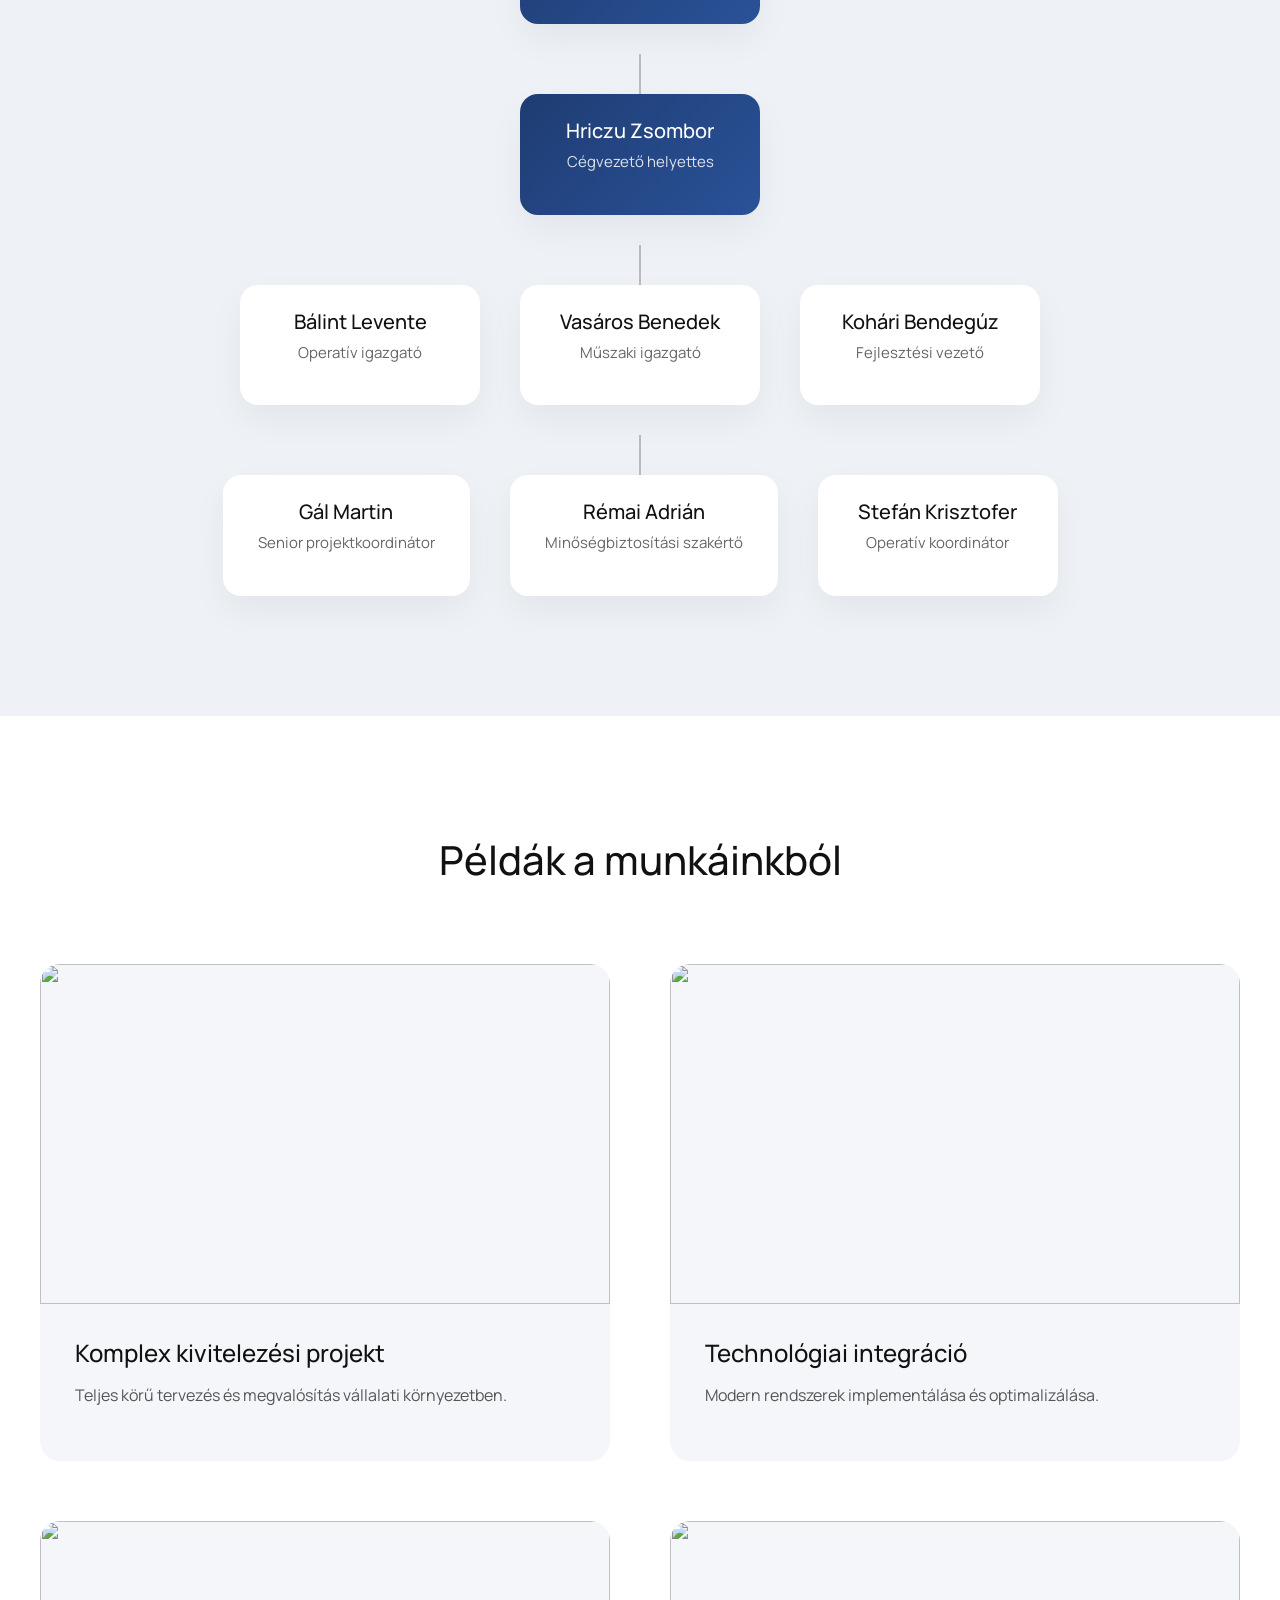
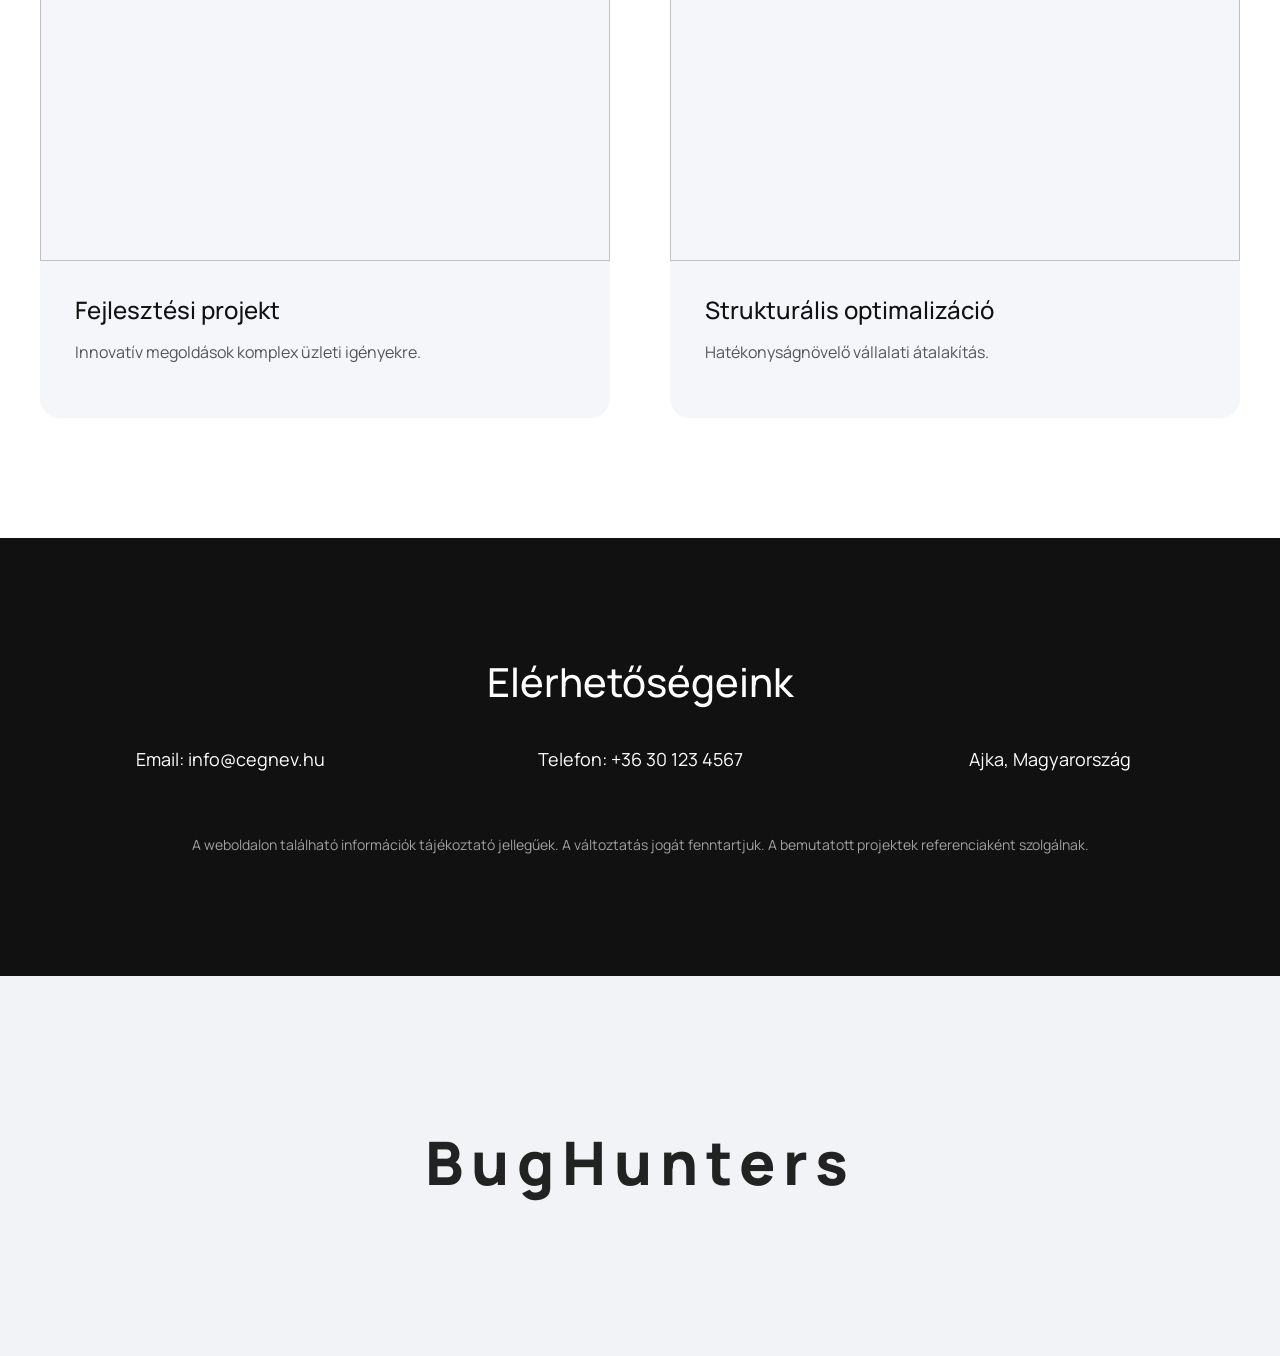
==== commit b784ad45: "cegnev" ====
--- a/index.html
+++ b/index.html
@@ -3,7 +3,7 @@
 <head>
 <meta charset="UTF-8">
 <meta name="viewport" content="width=device-width, initial-scale=1.0">
-<title>KKK Solutions | 2026</title>
+<title>BugHunters | 2026</title>
 
 <link rel="stylesheet" href="https://cdn.jsdelivr.net/npm/bootstrap@4.6.2/dist/css/bootstrap.min.css">
 
@@ -25,7 +25,7 @@
 
 <div class="container">
 
-<a class="navbar-brand" href="#">KKK Solutions</a>
+<a class="navbar-brand" href="#">BugHunters</a>
 
 <button class="navbar-toggler" type="button" data-toggle="collapse" data-target="#navbarMenu">
 <span class="navbar-toggler-icon"></span>
@@ -65,7 +65,7 @@
 
 <section class="hero" id="fooldal">
 <div>
-<h1>KKK Solutions</h1>
+<h1>BugHunters</h1>
 <p>Stratégiai gondolkodás. Precíz kivitelezés. 2026.</p>
 </div>
 </section>
@@ -77,7 +77,7 @@
 <h2>Vállalatunkról</h2>
 
 <p>
-A KKK Solutions egy dinamikusan fejlődő, modern vállalat, amely komplex projektmenedzsment,
+A BugHunters egy dinamikusan fejlődő, modern vállalat, amely komplex projektmenedzsment,
 műszaki kivitelezési és fejlesztési szolgáltatásokat nyújt.
 Csapatunk szakértelme és szervezeti stabilitása garantálja a magas szintű
 minőséget és a hosszú távú partneri együttműködést.
@@ -235,7 +235,7 @@
 
 
 <section class="bottom-logo">
-<h1>KKK Solutions</h1>
+<h1>BugHunters</h1>
 </section>
 
 
--- a/css/style.css
+++ b/css/style.css
@@ -1,5 +1,6 @@
 *{margin:0;padding:0;box-sizing:border-box;}
 body{font-family:'Manrope',sans-serif;background:#f8f9fb;color:#111;}
+
 .container{max-width:1300px;margin:auto;padding:0 40px;}
 section{padding:120px 0;}
 
@@ -128,4 +129,17 @@
 @media(max-width:1000px){
 .grid{grid-template-columns:1fr;}
 .hero h1{font-size:44px;}
-}+}
+
+.navbar{
+font-weight:600;
+letter-spacing:0.5px;
+}
+
+.navbar-brand{
+font-weight:800;
+}
+
+.nav-link{
+margin-left:15px;
+}
